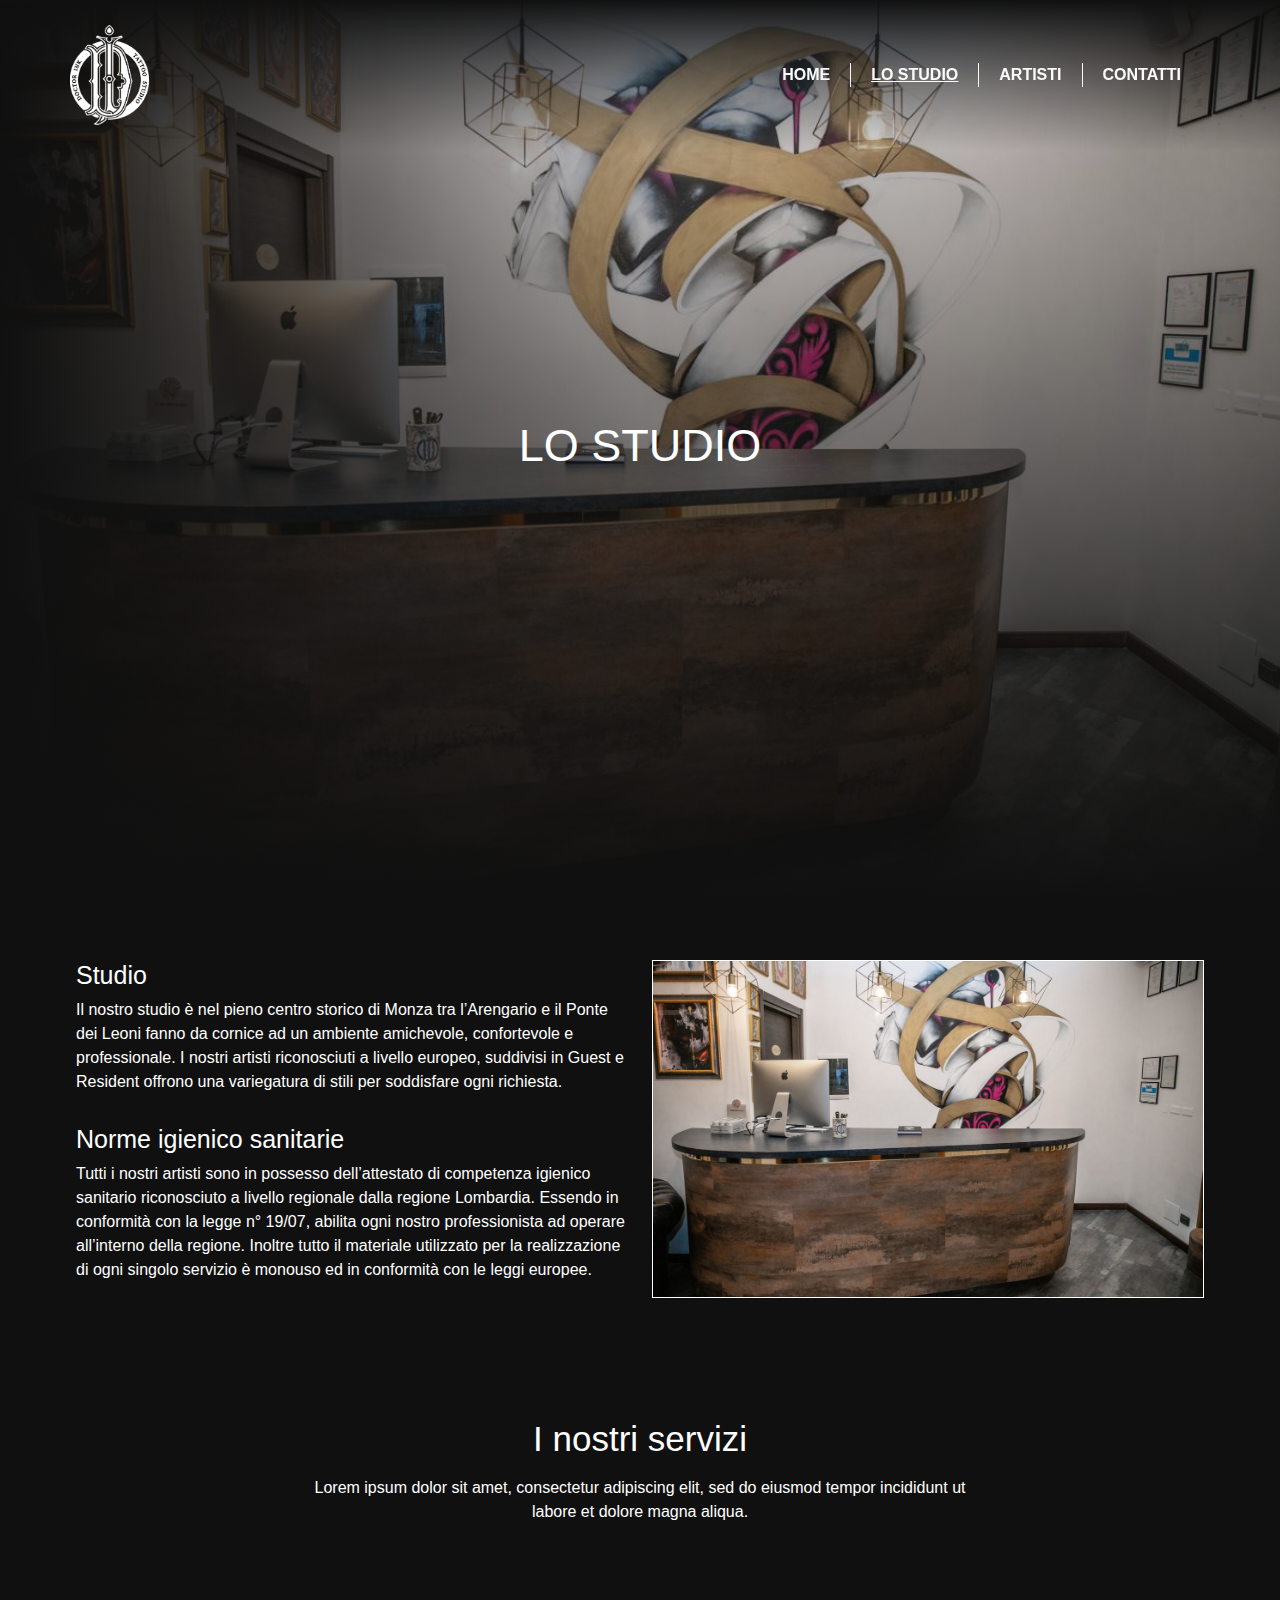
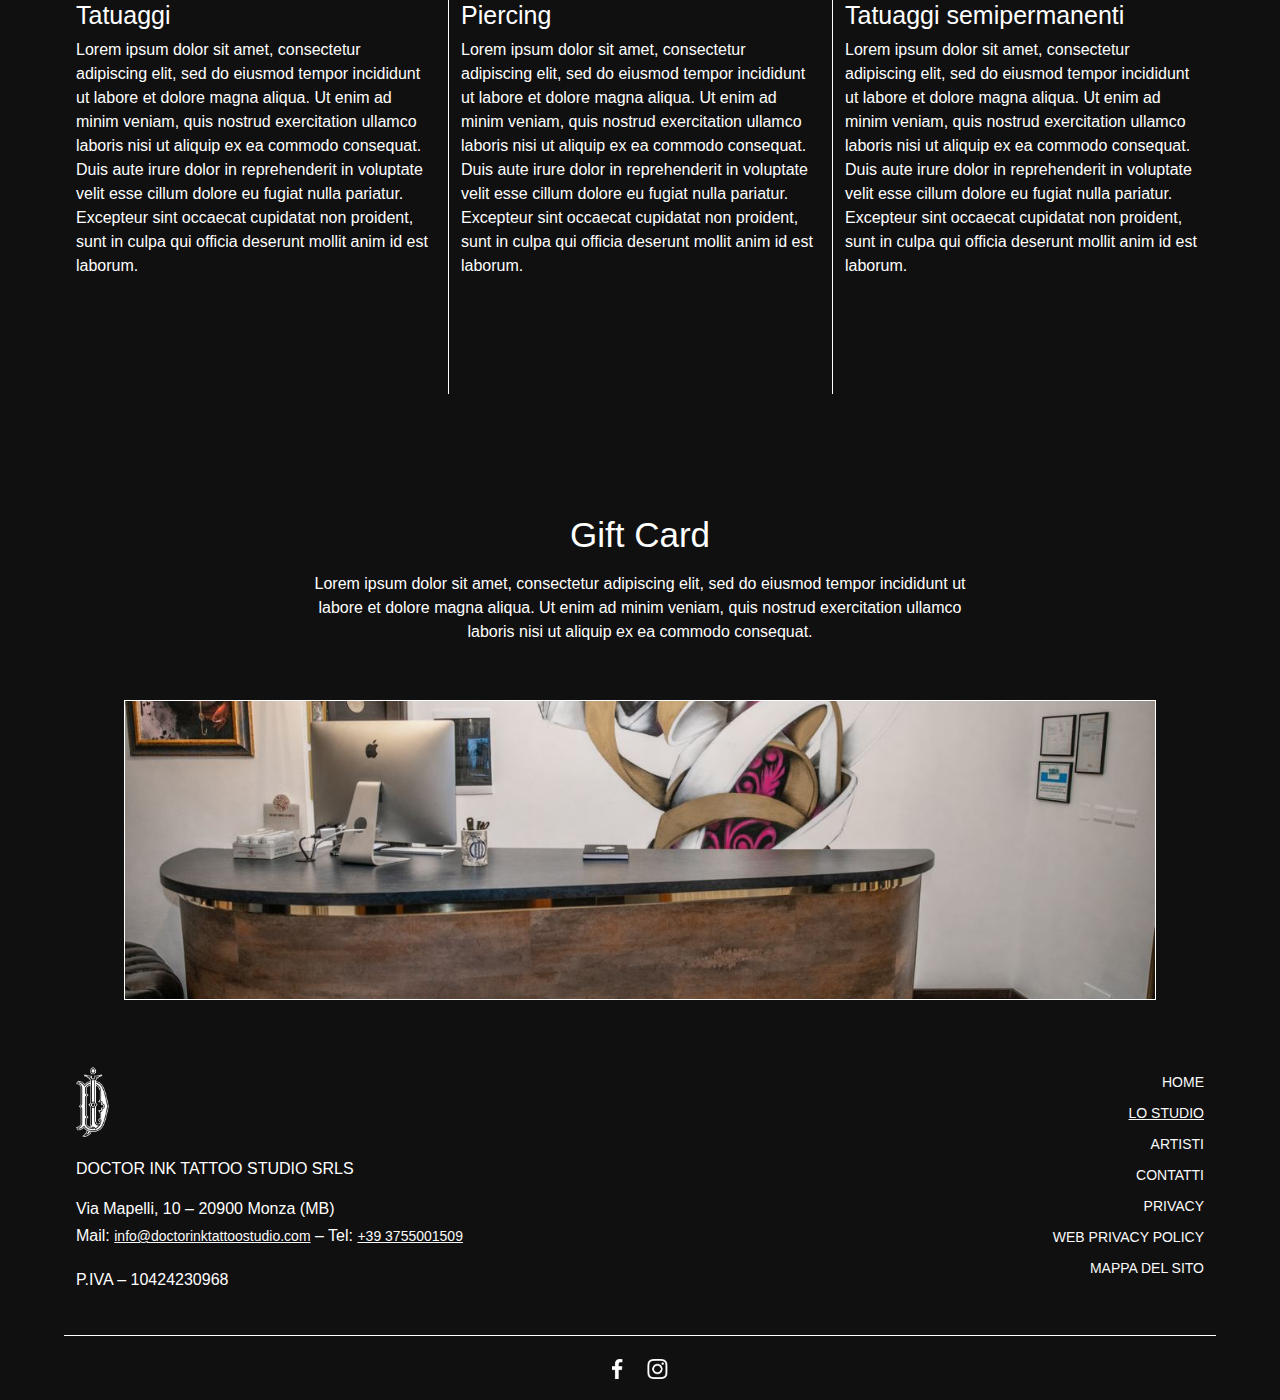
==== studio.html @ ec575528 "Add files via upload" ====
<!doctype html>
<html lang="en">
  <head>
    <!-- Required meta tags -->
    <meta charset="utf-8">
    <meta name="viewport" content="width=device-width, initial-scale=1">

    <!-- Bootstrap CSS -->
    <link href="./css/styles.min.css" rel="stylesheet">
    <link href="./lib/css/bootstrap.min.css" rel="stylesheet">

    <title>Lo studio - Doctor Ink</title>
    <meta name="robots" content="index, follow" />
    <meta name="googlebot" content="index, follow, max-snippet:-1, max-image-preview:large, max-video-preview:-1" />
    <meta name="bingbot" content="index, follow, max-snippet:-1, max-image-preview:large, max-video-preview:-1" />
    <link rel="canonical" href="https://www.doctorinktattoostudio.com/lo-studio/" />
    <meta property="og:locale" content="it_IT" />
    <meta property="og:type" content="article" />
    <meta property="og:title" content="Lo studio - Doctor Ink" />
    <meta property="og:url" content="https://www.doctorinktattoostudio.com/lo-studio/" />
    <meta property="og:site_name" content="Doctor Ink" />
  </head>
  <body class="studio">

    <nav class="navbar navbar-expand-lg navbar-dark fixed-top">
      <div class="container">
          <a href="/" class="navbar-brand">
              <img src="./img/DoctorInk-Logo-Bianco.png" height="28" alt="CoolBrand">
          </a>
          <button 
            type="button" 
            class="navbar-toggler collapsed" 
            data-bs-toggle="collapse" 
            data-bs-target="#navbarCollapse"
            onclick="toogleMenu()"
          >
            <span class="toggler-icon top-bar"></span>
            <span class="toggler-icon middle-bar"></span>
            <span class="toggler-icon bottom-bar"></span>
          </button>
          <div class="collapse navbar-collapse" id="navbarCollapse">
              <div class="navbar-nav ms-auto">
                  <a href="/" class="nav-item nav-link first-nav">HOME</a>
                  <a href="/studio" class="nav-item nav-link nav-active">LO STUDIO</a>
                  <a href="/artisti" class="nav-item nav-link">ARTISTI</a>
                  <a href="/contatti" class="nav-item nav-link">CONTATTI</a>
              </div>
          </div>
      </div>
    </nav>

    <div class="header-full-size">
      <div class="overlay"></div>
      <h1>LO STUDIO</h1>
    </div>

    <div class="container bg-dark">

      <div class="section text-left bg-dark">
        <div class="row">
          <div class="col-sm-6">
            <h3>
              Studio
            </h3>
            <p>
              Il nostro studio è nel pieno centro storico di Monza tra l’Arengario e il Ponte dei Leoni fanno da cornice ad un ambiente amichevole, confortevole e professionale. 
I nostri artisti riconosciuti a livello europeo, suddivisi in Guest e Resident offrono una variegatura di stili per soddisfare ogni richiesta.
            </p>
            <h3 class="mt30">
              Norme igienico sanitarie
            </h3>
            <p>
              Tutti i nostri artisti sono in possesso dell’attestato di competenza igienico sanitario riconosciuto a livello regionale dalla regione Lombardia. 
Essendo in conformità con la legge n° 19/07, abilita ogni nostro professionista ad operare all’interno della regione.
Inoltre tutto il materiale utilizzato per la realizzazione di ogni singolo servizio è monouso ed in conformità con le leggi europee.
            </p>
          </div>
          <div class="col-sm-6">
            <div 
              class="background-img"
              style="background-image: url('./img/studio.jpg');"
            >
            </div>
          </div>
        </div>
      </div>

      <div class="section bg-dark no-padding-bottom">
        <div class="row text-center">
          <h2>
            I nostri servizi
          </h2>
          <p>
            Lorem ipsum dolor sit amet, consectetur adipiscing elit, sed do eiusmod tempor incididunt ut labore et dolore magna aliqua.
          </p>
        </div>
      </div>

      <div class="section text-left bg-dark">
        <div class="row">
          <div class="col-sm-4">
            <h3>
              Tatuaggi
            </h3>
            <p>
              Lorem ipsum dolor sit amet, consectetur adipiscing elit, sed do eiusmod tempor incididunt ut labore et dolore magna aliqua. 
Ut enim ad minim veniam, quis nostrud exercitation ullamco laboris nisi ut aliquip ex ea commodo consequat. 
Duis aute irure dolor in reprehenderit in voluptate velit esse cillum dolore eu fugiat nulla pariatur. Excepteur sint occaecat cupidatat non proident, sunt in culpa qui officia deserunt mollit anim id est laborum.
            </p>
          </div>
          <div class="col-sm-4 border-left">
            <h3>
              Piercing
            </h3>
            <p>
              Lorem ipsum dolor sit amet, consectetur adipiscing elit, sed do eiusmod tempor incididunt ut labore et dolore magna aliqua. 
Ut enim ad minim veniam, quis nostrud exercitation ullamco laboris nisi ut aliquip ex ea commodo consequat. 
Duis aute irure dolor in reprehenderit in voluptate velit esse cillum dolore eu fugiat nulla pariatur. Excepteur sint occaecat cupidatat non proident, sunt in culpa qui officia deserunt mollit anim id est laborum.
            </p>
          </div>
          <div class="col-sm-4 border-left">
            <h3>
              Tatuaggi semipermanenti
            </h3>
            <p>
              Lorem ipsum dolor sit amet, consectetur adipiscing elit, sed do eiusmod tempor incididunt ut labore et dolore magna aliqua. 
Ut enim ad minim veniam, quis nostrud exercitation ullamco laboris nisi ut aliquip ex ea commodo consequat. 
Duis aute irure dolor in reprehenderit in voluptate velit esse cillum dolore eu fugiat nulla pariatur. Excepteur sint occaecat cupidatat non proident, sunt in culpa qui officia deserunt mollit anim id est laborum.
            </p>
          </div>
        </div>
      </div>

      <div class="mb40 hide-lg">
        <div 
          class="background-img"
          style="background-image: url('./img/gift-card.jpg');"
        >
        </div>
      </div>

      <div class="section bg-dark">
        <div class="row text-center">
          <h2>
            Gift Card
          </h2>
          <p>
            Lorem ipsum dolor sit amet, consectetur adipiscing elit, sed do eiusmod tempor incididunt ut labore et dolore magna aliqua. 
Ut enim ad minim veniam, quis nostrud exercitation ullamco laboris nisi ut aliquip ex ea commodo consequat. 
          </p>
        </div>
      </div>

      <div class="padding mb40 hide-sm">
        <div 
          class="background-img"
          style="background-image: url('./img/gift-card.jpg');"
        >
        </div>
      </div>

      <div class="footer bg-dark">
        <div class="row">
          <div class="col-sm-6 text-left">
            <img src="./img/DoctorInk-Logo-footer.png" alt="logo">
            <p class="mt20">
              DOCTOR INK TATTOO STUDIO SRLS
            </p>
            <p>
              Via Mapelli, 10 – 20900 Monza (MB) <br />
              Mail: <a href="mailto:info@doctorinktattoostudio.com" class="active">info@doctorinktattoostudio.com</a> <span class="hide-sm">–</span> <br class="hide-lg"/>
              Tel: <a href="tel:+393755001509" class="active">+39 3755001509</a>
            </p>
            <p>
              P.IVA – 10424230968
            </p>
          </div>
          <div class="col-sm-6 text-right hide-sm">
            <a href="/">HOME</a> <br />
            <a href="/studio" class="active">LO STUDIO</a> <br />
            <a href="/artisti">ARTISTI</a> <br />
            <a href="/contatti">CONTATTI</a> <br />
            <a href="/privacy">PRIVACY</a> <br />
            <a href="/policy">WEB PRIVACY POLICY</a> <br />
            <a href="/mappa-sito">MAPPA DEL SITO</a>
          </div>
          <div class="divider hide-lg"></div>
          <div class="col-6 hide-lg no-padding">
            <a href="/">HOME</a> <br />
            <a href="/studio" class="active">LO STUDIO</a> <br />
            <a href="/artisti">ARTISTI</a> <br />
            <a href="/contatti">CONTATTI</a> <br />
          </div>
          <div class="col-6 text-right hide-lg no-padding">
            <a href="/privacy">PRIVACY</a> <br />
            <a href="/policy">WEB PRIVACY POLICY</a> <br />
            <a href="/mappa-sito">MAPPA DEL SITO</a>
          </div>
        </div>
      </div>

      <div class="sub-footer bg-dark">
        <img 
          src="./img/facebook.png" 
          alt="facebook" 
          class="pointer"
          onclick="goTo('https://www.facebook.com/doctorinktattoostudio.monza')"
        >
        <img 
          src="./img/instagram.png" 
          alt="instagram" 
          class="pointer"
          onclick="goTo('https://www.instagram.com/doctorinktattoostudio/?hl=it')"
        >
      </div>

    </div>
    
    <script src="./js/index.min.js"></script>
    <script src="./lib/js/bootstrap.bundle.min.js"></script>
  </body>
</html>
---- css/styles.min.css ----
.artists .header-full-size{background-image:url(../img/artisti.jpg)}.artists .artists-list .col-sm-3{margin-bottom:40px;height:fit-content}@media (max-width:576px){.artists .section.img-section .sub-section{padding:27px 10px 10px 10px}.artists .section.img-section .sub-section .button-container{text-align:left!important;margin:37px 0 0 0!important}.artists .section-contact{padding:40px 10px 60px}.artists .artists-list{margin-bottom:30px}.artists .artists-list .col-sm-3{border-top:1px solid #fff;margin:0;padding:30px 10px;text-align:left!important}.artists .artists-list .artist-social{right:0;padding:0;position:absolute;opacity:1;margin-top:-30px}.artists .artists-list .background-img{display:none}}
.contacts .section.text-left{padding:240px 0 100px 0}.contacts p img{height:20px;margin-right:12px}.contacts iframe{max-width:100%;min-width:100%}@media (max-width:576px){.contacts iframe{margin-top:40px;height:250px}}
.home-scroll{position:absolute;bottom:50px;color:#fff}.home-scroll p{margin-top:6px}
.privacy .section{padding:240px 0 100px!important}.privacy .section h1{margin-bottom:26px}@media (max-width:576px){.privacy .section{padding:146px 10px 40px!important}.privacy .section h1{margin-bottom:35px}}
.studio .header-full-size{background-image:url(../img/studio.jpg)}.studio .section{padding:60px 20% 40px 20%;border:none}@media (max-width:992px){.studio .section{padding:12px 10px 60px}}@media (max-width:576px){.studio .section{padding:12px 0 60px;text-align:center}.studio .section .col-sm-6{padding:0}.studio .section .col-sm-6 p{padding:0 10px 40px;border-bottom:1px solid #fff}.studio .section .col-sm-6 .background-img{margin-top:-18px}}.studio .section.text-left{padding:60px 0}@media (max-width:576px){.studio .section.text-left{padding:40px 0 20px 0}.studio .section.text-left .col-sm-4{padding:0}.studio .section.text-left .col-sm-4 p{padding:0 10px 40px;border-bottom:1px solid #fff}}.studio .border-left{border-left:1px solid #fff}@media (max-width:576px){.studio .border-left{border:none}}.studio .col-sm-4{padding-bottom:100px}@media (max-width:576px){.studio .col-sm-4{padding-bottom:20px}}@media (max-width:576px){.studio .background-img{margin-top:-37px;border:none;border-top:1px solid #fff;border-bottom:1px solid #fff;min-height:150px}.studio .footer{border-top:1px solid #fff}}
@import url(https://fonts.googleapis.com/css2?family=Barlow:ital,wght@0,100;0,200;0,300;0,400;0,500;0,600;0,700;0,800;0,900;1,100;1,200;1,300;1,400;1,500;1,600;1,700;1,800;1,900&display=swap);.text-center{text-align:center}.text-left{text-align:left}.text-right{text-align:right}.no-margin{margin:0!important}.no-padding{padding:0!important}.no-padding-bottom{padding-bottom:0!important}.no-border{border:none!important}.border-bottom{border-bottom:1px solid #fff}.padding{padding:0 60px}@media (max-width:992px){.padding{padding:0 10px}}.mt10{margin-top:10px}.mt20{margin-top:20px}.mt24{margin-top:24px}.mt30{margin-top:30px}.mb0{margin-bottom:0!important}.mb40{margin-bottom:40px}.bold{font-weight:700}@media (min-width:992px){.hide-lg{display:none}}@media (max-width:992px){.hide-sm{display:none}}.section,.section-contact{padding:100px 20%;color:#fff;border-bottom:1px solid #fff}.section h2,.section-contact h2{margin-bottom:16px}@media (max-width:992px){.section-contact{padding:60px 10px 100px}.section-contact button{width:100%}}@media (max-width:992px){.section{padding:12px 10px 60px}}.section.img-section{padding:0}.section.img-section .sub-section{padding:48px 20px}.section.img-section .image-sub-section{position:relative}.section.img-section .overlay.left-image{background-image:linear-gradient(to right,rgba(16,16,16,0),#101010)}.section.img-section .overlay.right-image{background-image:linear-gradient(to left,rgba(16,16,16,0),#101010)}.section.img-section .button-container img{height:20px}.section.img-section .text-left .button-container img{margin-right:20px}.section.img-section .text-right .button-container img{margin-left:20px}@media (max-width:992px){.section.img-section div{text-align:left!important}.section.img-section .row{background-image:linear-gradient(to top,rgba(16,16,16,0),#101010)}.section.img-section .button-container{text-align:center!important;margin:78px 0 0 0}}.header-full-size{position:relative;height:100vh;width:100%;background-color:#101010;display:flex;justify-content:center;align-items:center;text-align:center;background-image:url(../img/header.jpg);background-position:center;background-repeat:no-repeat;background-size:cover}.header-full-size h1{color:#fff;z-index:1}.overlay{position:absolute;width:100%;height:100%;top:0;left:0;right:0;bottom:0;background-image:linear-gradient(rgba(16,16,16,0),#101010),linear-gradient(to left,rgba(16,16,16,0),rgba(16,16,16,0),#101010)}.footer{padding:27px 12px;border-bottom:1px solid #fff}.footer .text-left{padding-left:0!important}.footer .text-right{padding-right:0!important}.footer img{height:70px}.footer p{font-size:14px;color:#fff}.footer a:active,.footer a:hover,.footer a:link,.footer a:visited{line-height:31px;font-size:14px!important;text-decoration:none}.footer a.active{text-decoration:underline}.sub-footer{text-align:center;padding:20px 0}.sub-footer img{height:20px;margin:0 10px}@media (max-width:992px){.sub-footer{padding:20px 0 47px 0}}.pointer{cursor:pointer}.divider{border-bottom:1px solid #333;margin:20px 0;width:100vw}.background-img{border:1px solid #fff;width:100%;height:100%;min-height:300px;background-image:url(../img/header.jpg);background-position:center;background-repeat:no-repeat;background-size:cover}.artist-social{text-align:center;padding:10px 0;opacity:.5}.artist-social img{height:20px;margin:0 10px}.underline{text-decoration:underline}.home-scroll{position:absolute;bottom:50px;color:#fff}.home-scroll p{margin-top:6px}.studio .header-full-size{background-image:url(../img/studio.jpg)}.studio .section{padding:60px 20% 40px 20%;border:none}@media (max-width:992px){.studio .section{padding:12px 10px 60px}}@media (max-width:576px){.studio .section{padding:12px 0 60px;text-align:center}.studio .section .col-sm-6{padding:0}.studio .section .col-sm-6 p{padding:0 10px 40px;border-bottom:1px solid #fff}.studio .section .col-sm-6 .background-img{margin-top:-18px}}.studio .section.text-left{padding:60px 0}@media (max-width:576px){.studio .section.text-left{padding:40px 0 20px 0}.studio .section.text-left .col-sm-4{padding:0}.studio .section.text-left .col-sm-4 p{padding:0 10px 40px;border-bottom:1px solid #fff}}.studio .border-left{border-left:1px solid #fff}@media (max-width:576px){.studio .border-left{border:none}}.studio .col-sm-4{padding-bottom:100px}@media (max-width:576px){.studio .col-sm-4{padding-bottom:20px}}@media (max-width:576px){.studio .background-img{margin-top:-37px;border:none;border-top:1px solid #fff;border-bottom:1px solid #fff;min-height:150px}.studio .footer{border-top:1px solid #fff}}.privacy .section{padding:240px 0 100px!important}.privacy .section h1{margin-bottom:26px}@media (max-width:576px){.privacy .section{padding:146px 10px 40px!important}.privacy .section h1{margin-bottom:35px}}body{font-family:Barlow,sans-serif!important;background-color:#101010!important}body .bg-dark{background-color:#101010!important}h1{font-size:45px!important;font-weight:700}@media (max-width:992px){h1{font-size:20px!important}}h2{font-size:35px!important;font-weight:700}@media (max-width:992px){h2{font-size:20px!important}}h3{font-size:25px!important;font-weight:500}@media (max-width:992px){h3{font-size:20px!important}}h4{font-size:20px!important;font-weight:700;color:#fff}p{font-size:16px!important;font-weight:lighter}@media (max-width:992px){p{font-size:14px!important}}.row{margin-left:0!important;margin-right:0!important}.navbar{background-image:linear-gradient(to top,rgba(16,16,16,0),#101010);background-color:transparent;animation-duration:3s;animation-timing-function:ease-in;padding:0 10px!important}.navbar .navbar-toggler{margin-right:-10px}.nav-item{font-size:16px!important;font-weight:700}.container.bg-dark{margin:0;max-width:100%;padding:0 5%}@media (max-width:992px){.container.bg-dark{padding:0}}.navbar-brand img{height:100px}.navbar-toggler{border:0!important}.navbar-dark .navbar-nav .nav-link{padding:12px 0;border-bottom:1px solid #fafafa;color:#fafafa!important}@media (min-width:992px){.navbar-dark .navbar-nav .nav-link{border-left:1px solid #fafafa;border-bottom:none;padding:0 20px!important}}.nav-active{text-decoration:underline!important}.first-nav{border-left:none!important}.navbar-toggler-icon:focus,.navbar-toggler:active,.navbar-toggler:focus{outline:0!important;box-shadow:none!important;border:0!important}.toggler-icon{width:30px;height:3px;background-color:#fafafa;display:block;transition:all .2s}.middle-bar{margin:5px auto}.navbar-toggler .top-bar{transform:rotate(45deg);transform-origin:10% 10%}.navbar-toggler .middle-bar{opacity:0;filter:alpha(opacity=0)}.navbar-toggler .bottom-bar{transform:rotate(-45deg);transform-origin:10% 90%}.navbar-toggler.collapsed{text-align:right}.navbar-toggler.collapsed .top-bar{width:30px;transform:rotate(0)}.navbar-toggler.collapsed .middle-bar{width:20px;margin:5px 10px 0 10px;opacity:1;filter:alpha(opacity=100)}.navbar-toggler.collapsed .bottom-bar{width:10px;margin:5px 10px 0 20px;transform:rotate(0)}.navbar-collapse{width:100vw;margin:0 -11px;padding:40px 20px;border-bottom:1px solid #fafafa}@media (min-width:992px){.navbar-collapse{border-bottom:0;padding:20px}}.navbar>.container{background-image:none;padding:20px 0}.btn-outline-primary{color:#fafafa!important;border-color:#fafafa!important;border-radius:40px!important;padding:9px 51px!important}.btn-outline-primary:active,.btn-outline-primary:hover{color:#101010!important;background-color:#fafafa!important}.btn-outline-primary:focus{box-shadow:none!important}a:active,a:hover,a:link,a:visited{color:#fafafa!important}
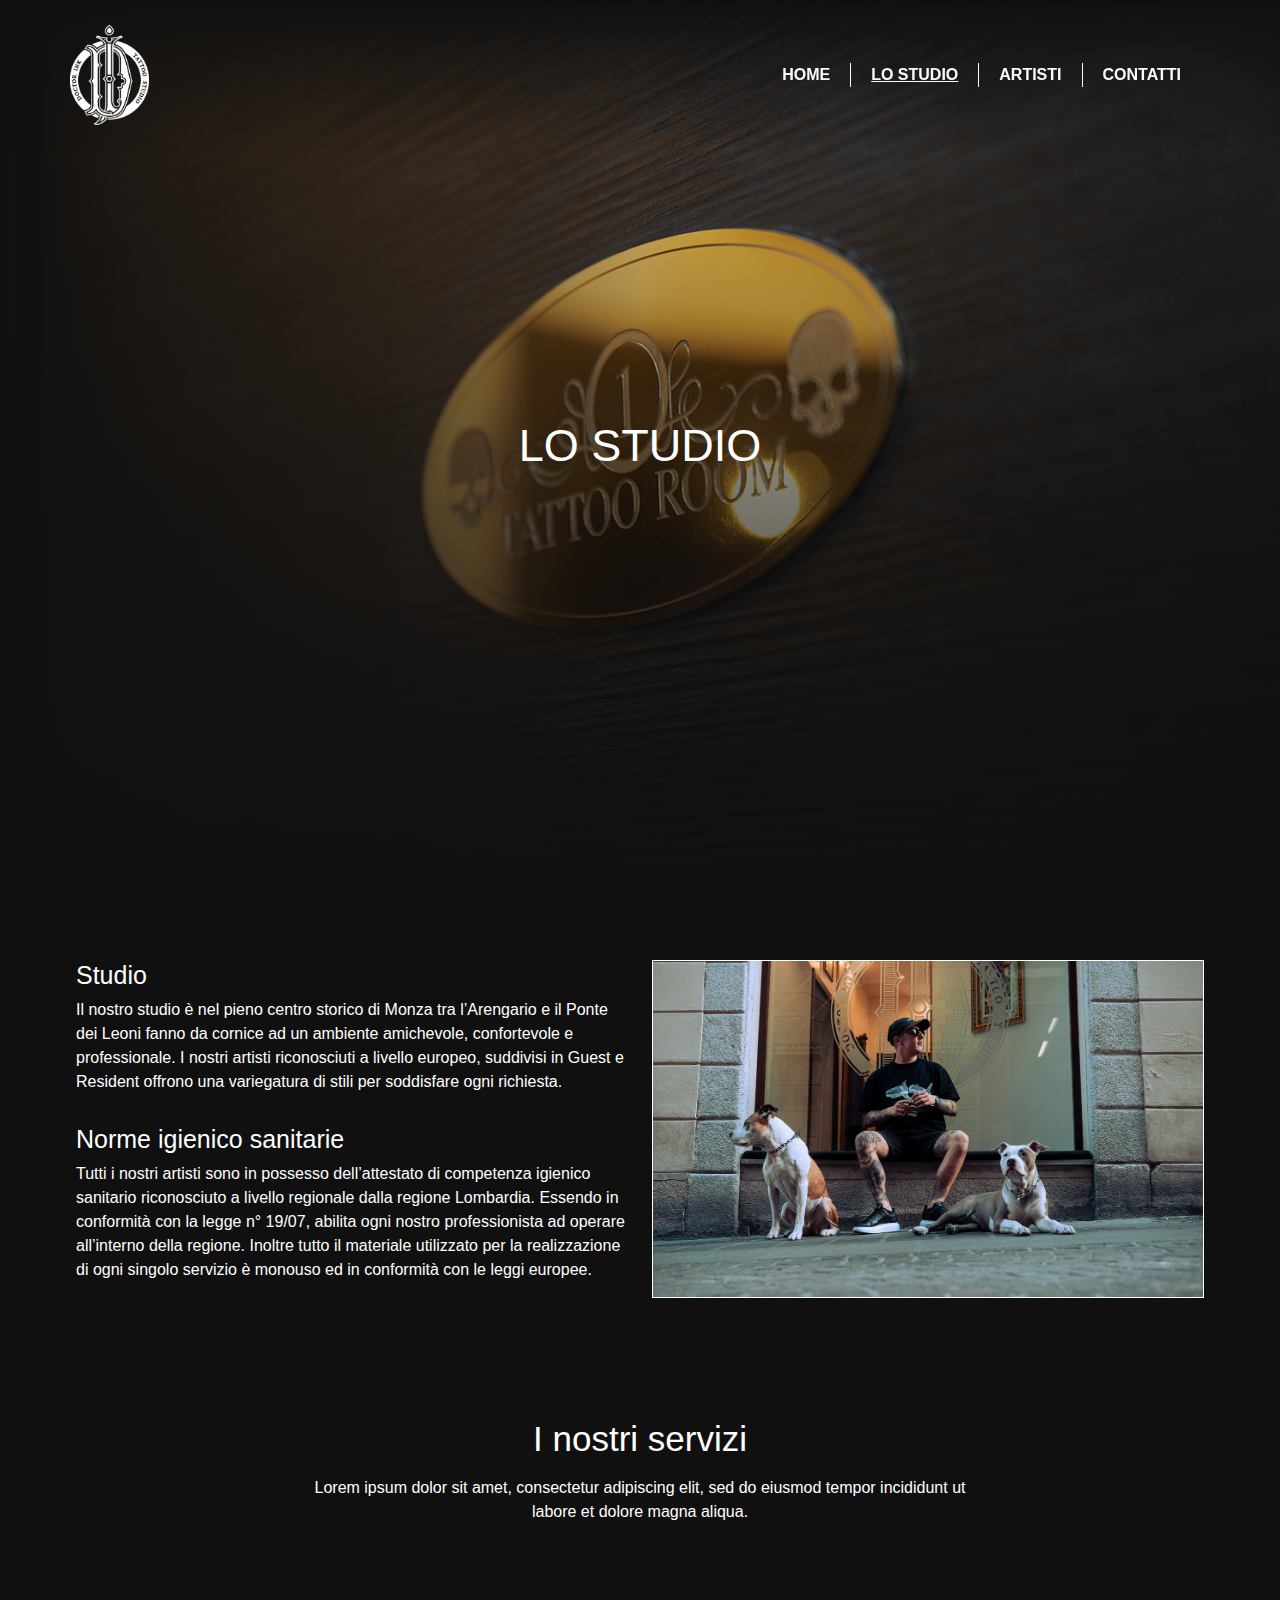
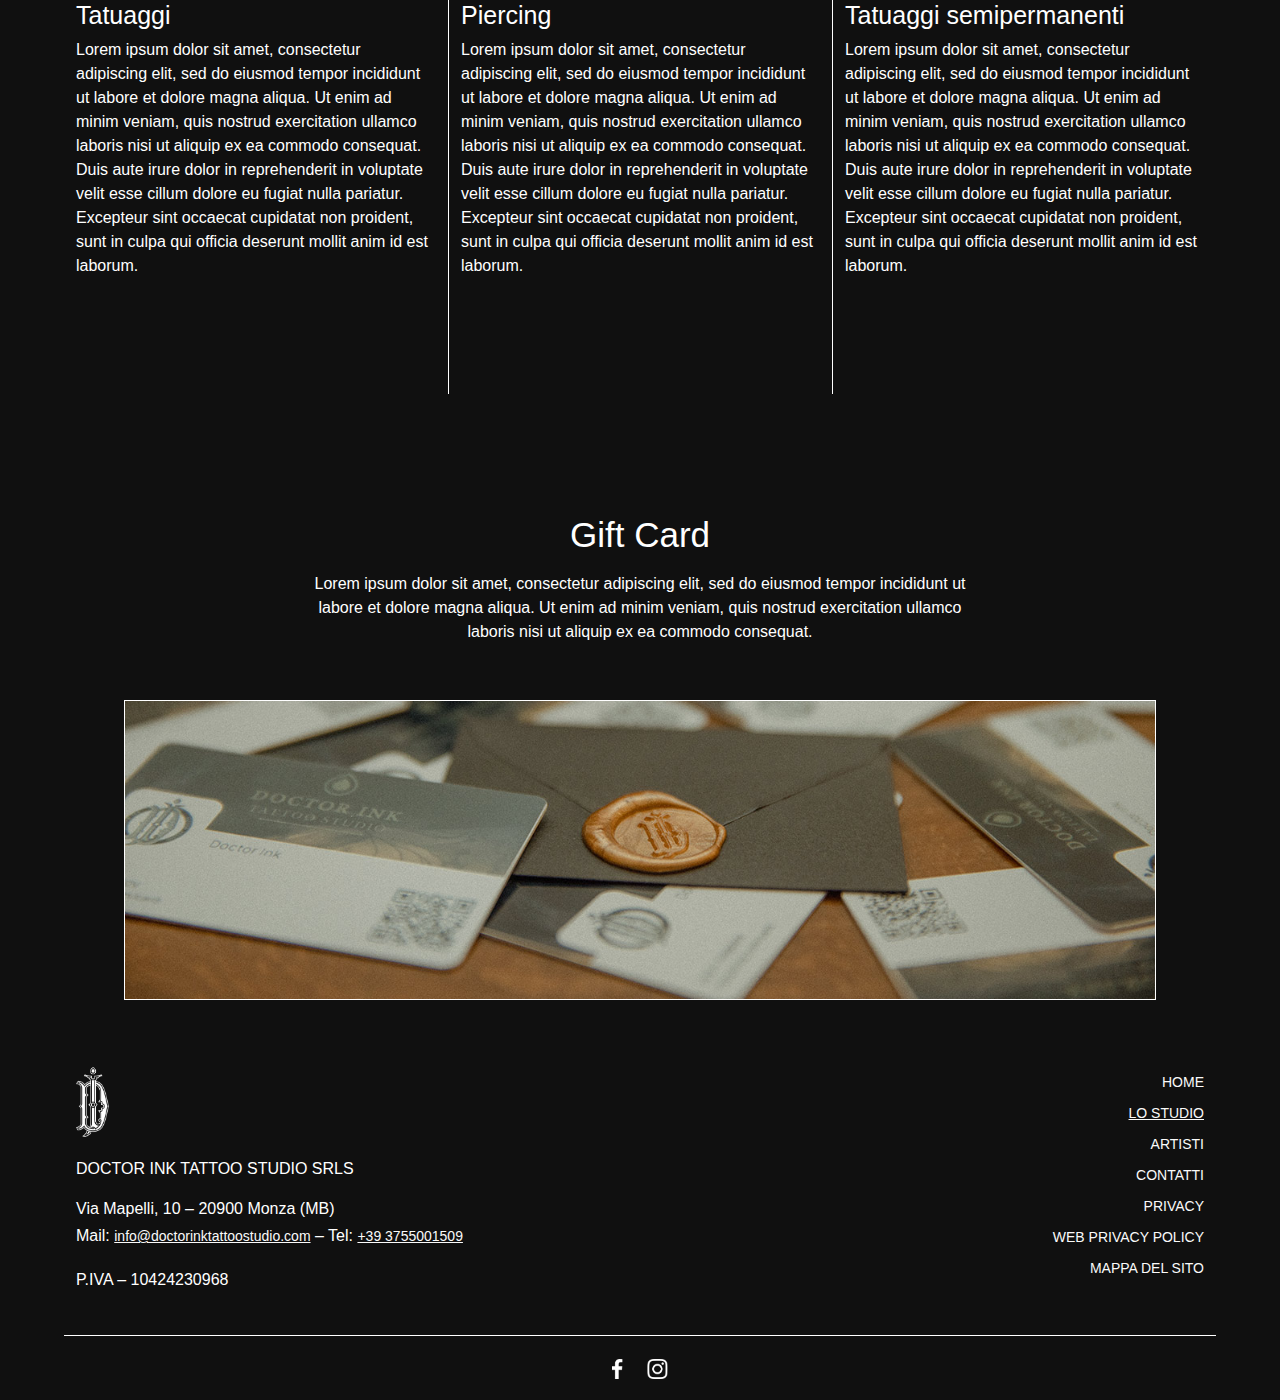
==== commit b7001018: "Update studio.html" ====
--- a/studio.html
+++ b/studio.html
@@ -79,7 +79,7 @@
           <div class="col-sm-6">
             <div 
               class="background-img"
-              style="background-image: url('./img/studio.jpg');"
+              style="background-image: url('./img/Studio/Studio_img.jpg');"
             >
             </div>
           </div>
@@ -134,8 +134,8 @@
 
       <div class="mb40 hide-lg">
         <div 
-          class="background-img"
-          style="background-image: url('./img/gift-card.jpg');"
+          class="background-img giftcard"
+          style="background-image: url('./img/Studio/GiftCard_img.jpg');"
         >
         </div>
       </div>
@@ -154,8 +154,8 @@
 
       <div class="padding mb40 hide-sm">
         <div 
-          class="background-img"
-          style="background-image: url('./img/gift-card.jpg');"
+          class="background-img giftcard"
+          style="background-image: url('./img/Studio/GiftCard_img.jpg');"
         >
         </div>
       </div>
@@ -220,4 +220,4 @@
     <script src="./js/index.min.js"></script>
     <script src="./lib/js/bootstrap.bundle.min.js"></script>
   </body>
-</html>+</html>
--- a/css/styles.min.css
+++ b/css/styles.min.css
@@ -1,6 +1,7 @@
-.artists .header-full-size{background-image:url(../img/artisti.jpg)}.artists .artists-list .col-sm-3{margin-bottom:40px;height:fit-content}@media (max-width:576px){.artists .section.img-section .sub-section{padding:27px 10px 10px 10px}.artists .section.img-section .sub-section .button-container{text-align:left!important;margin:37px 0 0 0!important}.artists .section-contact{padding:40px 10px 60px}.artists .artists-list{margin-bottom:30px}.artists .artists-list .col-sm-3{border-top:1px solid #fff;margin:0;padding:30px 10px;text-align:left!important}.artists .artists-list .artist-social{right:0;padding:0;position:absolute;opacity:1;margin-top:-30px}.artists .artists-list .background-img{display:none}}
+.artists .header-full-size{background-image:url(../img/Artisti/Artisti_Hero.jpg)}.artists .artists-list .col-sm-3{margin-bottom:40px;height:fit-content}@media (max-width:576px){.artists .section.img-section .sub-section{padding:27px 10px 10px 10px}.artists .section.img-section .sub-section .button-container{text-align:left!important;margin:37px 0 0 0!important}.artists .section-contact{padding:40px 10px 60px}.artists .artists-list{margin-bottom:30px}.artists .artists-list .col-sm-3{border-top:1px solid #fff;margin:0;padding:30px 10px;text-align:left!important}.artists .artists-list .artist-social{right:0;padding:0;position:absolute;opacity:1;margin-top:-30px}.artists .artists-list .background-img{display:none}}
 .contacts .section.text-left{padding:240px 0 100px 0}.contacts p img{height:20px;margin-right:12px}.contacts iframe{max-width:100%;min-width:100%}@media (max-width:576px){.contacts iframe{margin-top:40px;height:250px}}
 .home-scroll{position:absolute;bottom:50px;color:#fff}.home-scroll p{margin-top:6px}
 .privacy .section{padding:240px 0 100px!important}.privacy .section h1{margin-bottom:26px}@media (max-width:576px){.privacy .section{padding:146px 10px 40px!important}.privacy .section h1{margin-bottom:35px}}
-.studio .header-full-size{background-image:url(../img/studio.jpg)}.studio .section{padding:60px 20% 40px 20%;border:none}@media (max-width:992px){.studio .section{padding:12px 10px 60px}}@media (max-width:576px){.studio .section{padding:12px 0 60px;text-align:center}.studio .section .col-sm-6{padding:0}.studio .section .col-sm-6 p{padding:0 10px 40px;border-bottom:1px solid #fff}.studio .section .col-sm-6 .background-img{margin-top:-18px}}.studio .section.text-left{padding:60px 0}@media (max-width:576px){.studio .section.text-left{padding:40px 0 20px 0}.studio .section.text-left .col-sm-4{padding:0}.studio .section.text-left .col-sm-4 p{padding:0 10px 40px;border-bottom:1px solid #fff}}.studio .border-left{border-left:1px solid #fff}@media (max-width:576px){.studio .border-left{border:none}}.studio .col-sm-4{padding-bottom:100px}@media (max-width:576px){.studio .col-sm-4{padding-bottom:20px}}@media (max-width:576px){.studio .background-img{margin-top:-37px;border:none;border-top:1px solid #fff;border-bottom:1px solid #fff;min-height:150px}.studio .footer{border-top:1px solid #fff}}
-@import url(https://fonts.googleapis.com/css2?family=Barlow:ital,wght@0,100;0,200;0,300;0,400;0,500;0,600;0,700;0,800;0,900;1,100;1,200;1,300;1,400;1,500;1,600;1,700;1,800;1,900&display=swap);.text-center{text-align:center}.text-left{text-align:left}.text-right{text-align:right}.no-margin{margin:0!important}.no-padding{padding:0!important}.no-padding-bottom{padding-bottom:0!important}.no-border{border:none!important}.border-bottom{border-bottom:1px solid #fff}.padding{padding:0 60px}@media (max-width:992px){.padding{padding:0 10px}}.mt10{margin-top:10px}.mt20{margin-top:20px}.mt24{margin-top:24px}.mt30{margin-top:30px}.mb0{margin-bottom:0!important}.mb40{margin-bottom:40px}.bold{font-weight:700}@media (min-width:992px){.hide-lg{display:none}}@media (max-width:992px){.hide-sm{display:none}}.section,.section-contact{padding:100px 20%;color:#fff;border-bottom:1px solid #fff}.section h2,.section-contact h2{margin-bottom:16px}@media (max-width:992px){.section-contact{padding:60px 10px 100px}.section-contact button{width:100%}}@media (max-width:992px){.section{padding:12px 10px 60px}}.section.img-section{padding:0}.section.img-section .sub-section{padding:48px 20px}.section.img-section .image-sub-section{position:relative}.section.img-section .overlay.left-image{background-image:linear-gradient(to right,rgba(16,16,16,0),#101010)}.section.img-section .overlay.right-image{background-image:linear-gradient(to left,rgba(16,16,16,0),#101010)}.section.img-section .button-container img{height:20px}.section.img-section .text-left .button-container img{margin-right:20px}.section.img-section .text-right .button-container img{margin-left:20px}@media (max-width:992px){.section.img-section div{text-align:left!important}.section.img-section .row{background-image:linear-gradient(to top,rgba(16,16,16,0),#101010)}.section.img-section .button-container{text-align:center!important;margin:78px 0 0 0}}.header-full-size{position:relative;height:100vh;width:100%;background-color:#101010;display:flex;justify-content:center;align-items:center;text-align:center;background-image:url(../img/header.jpg);background-position:center;background-repeat:no-repeat;background-size:cover}.header-full-size h1{color:#fff;z-index:1}.overlay{position:absolute;width:100%;height:100%;top:0;left:0;right:0;bottom:0;background-image:linear-gradient(rgba(16,16,16,0),#101010),linear-gradient(to left,rgba(16,16,16,0),rgba(16,16,16,0),#101010)}.footer{padding:27px 12px;border-bottom:1px solid #fff}.footer .text-left{padding-left:0!important}.footer .text-right{padding-right:0!important}.footer img{height:70px}.footer p{font-size:14px;color:#fff}.footer a:active,.footer a:hover,.footer a:link,.footer a:visited{line-height:31px;font-size:14px!important;text-decoration:none}.footer a.active{text-decoration:underline}.sub-footer{text-align:center;padding:20px 0}.sub-footer img{height:20px;margin:0 10px}@media (max-width:992px){.sub-footer{padding:20px 0 47px 0}}.pointer{cursor:pointer}.divider{border-bottom:1px solid #333;margin:20px 0;width:100vw}.background-img{border:1px solid #fff;width:100%;height:100%;min-height:300px;background-image:url(../img/header.jpg);background-position:center;background-repeat:no-repeat;background-size:cover}.artist-social{text-align:center;padding:10px 0;opacity:.5}.artist-social img{height:20px;margin:0 10px}.underline{text-decoration:underline}.home-scroll{position:absolute;bottom:50px;color:#fff}.home-scroll p{margin-top:6px}.studio .header-full-size{background-image:url(../img/studio.jpg)}.studio .section{padding:60px 20% 40px 20%;border:none}@media (max-width:992px){.studio .section{padding:12px 10px 60px}}@media (max-width:576px){.studio .section{padding:12px 0 60px;text-align:center}.studio .section .col-sm-6{padding:0}.studio .section .col-sm-6 p{padding:0 10px 40px;border-bottom:1px solid #fff}.studio .section .col-sm-6 .background-img{margin-top:-18px}}.studio .section.text-left{padding:60px 0}@media (max-width:576px){.studio .section.text-left{padding:40px 0 20px 0}.studio .section.text-left .col-sm-4{padding:0}.studio .section.text-left .col-sm-4 p{padding:0 10px 40px;border-bottom:1px solid #fff}}.studio .border-left{border-left:1px solid #fff}@media (max-width:576px){.studio .border-left{border:none}}.studio .col-sm-4{padding-bottom:100px}@media (max-width:576px){.studio .col-sm-4{padding-bottom:20px}}@media (max-width:576px){.studio .background-img{margin-top:-37px;border:none;border-top:1px solid #fff;border-bottom:1px solid #fff;min-height:150px}.studio .footer{border-top:1px solid #fff}}.privacy .section{padding:240px 0 100px!important}.privacy .section h1{margin-bottom:26px}@media (max-width:576px){.privacy .section{padding:146px 10px 40px!important}.privacy .section h1{margin-bottom:35px}}body{font-family:Barlow,sans-serif!important;background-color:#101010!important}body .bg-dark{background-color:#101010!important}h1{font-size:45px!important;font-weight:700}@media (max-width:992px){h1{font-size:20px!important}}h2{font-size:35px!important;font-weight:700}@media (max-width:992px){h2{font-size:20px!important}}h3{font-size:25px!important;font-weight:500}@media (max-width:992px){h3{font-size:20px!important}}h4{font-size:20px!important;font-weight:700;color:#fff}p{font-size:16px!important;font-weight:lighter}@media (max-width:992px){p{font-size:14px!important}}.row{margin-left:0!important;margin-right:0!important}.navbar{background-image:linear-gradient(to top,rgba(16,16,16,0),#101010);background-color:transparent;animation-duration:3s;animation-timing-function:ease-in;padding:0 10px!important}.navbar .navbar-toggler{margin-right:-10px}.nav-item{font-size:16px!important;font-weight:700}.container.bg-dark{margin:0;max-width:100%;padding:0 5%}@media (max-width:992px){.container.bg-dark{padding:0}}.navbar-brand img{height:100px}.navbar-toggler{border:0!important}.navbar-dark .navbar-nav .nav-link{padding:12px 0;border-bottom:1px solid #fafafa;color:#fafafa!important}@media (min-width:992px){.navbar-dark .navbar-nav .nav-link{border-left:1px solid #fafafa;border-bottom:none;padding:0 20px!important}}.nav-active{text-decoration:underline!important}.first-nav{border-left:none!important}.navbar-toggler-icon:focus,.navbar-toggler:active,.navbar-toggler:focus{outline:0!important;box-shadow:none!important;border:0!important}.toggler-icon{width:30px;height:3px;background-color:#fafafa;display:block;transition:all .2s}.middle-bar{margin:5px auto}.navbar-toggler .top-bar{transform:rotate(45deg);transform-origin:10% 10%}.navbar-toggler .middle-bar{opacity:0;filter:alpha(opacity=0)}.navbar-toggler .bottom-bar{transform:rotate(-45deg);transform-origin:10% 90%}.navbar-toggler.collapsed{text-align:right}.navbar-toggler.collapsed .top-bar{width:30px;transform:rotate(0)}.navbar-toggler.collapsed .middle-bar{width:20px;margin:5px 10px 0 10px;opacity:1;filter:alpha(opacity=100)}.navbar-toggler.collapsed .bottom-bar{width:10px;margin:5px 10px 0 20px;transform:rotate(0)}.navbar-collapse{width:100vw;margin:0 -11px;padding:40px 20px;border-bottom:1px solid #fafafa}@media (min-width:992px){.navbar-collapse{border-bottom:0;padding:20px}}.navbar>.container{background-image:none;padding:20px 0}.btn-outline-primary{color:#fafafa!important;border-color:#fafafa!important;border-radius:40px!important;padding:9px 51px!important}.btn-outline-primary:active,.btn-outline-primary:hover{color:#101010!important;background-color:#fafafa!important}.btn-outline-primary:focus{box-shadow:none!important}a:active,a:hover,a:link,a:visited{color:#fafafa!important}+.studio .header-full-size{background-image:url(../img/Studio/Studio_Hero.jpg)}.studio .section{padding:60px 20% 40px 20%;border:none}@media (max-width:992px){.studio .section{padding:12px 10px 60px}}@media (max-width:576px){.studio .section{padding:12px 0 60px;text-align:center}.studio .section .col-sm-6{padding:0}.studio .section .col-sm-6 p{padding:0 10px 40px;border-bottom:1px solid #fff}.studio .section .col-sm-6 .background-img{margin-top:-18px}}.studio .section.text-left{padding:60px 0}@media (max-width:576px){.studio .section.text-left{padding:40px 0 20px 0}.studio .section.text-left .col-sm-4{padding:0}.studio .section.text-left .col-sm-4 p{padding:0 10px 40px;border-bottom:1px solid #fff}}.studio .border-left{border-left:1px solid #fff}@media (max-width:576px){.studio .border-left{border:none}}.studio .col-sm-4{padding-bottom:100px}@media (max-width:576px){.studio .col-sm-4{padding-bottom:20px}}@media (max-width:576px){.studio .background-img{margin-top:-37px;border:none;border-top:1px solid #fff;border-bottom:1px solid #fff;min-height:150px}.studio .footer{border-top:1px solid #fff}}
+@import url(https://fonts.googleapis.com/css2?family=Barlow:ital,wght@0,100;0,200;0,300;0,400;0,500;0,600;0,700;0,800;0,900;1,100;1,200;1,300;1,400;1,500;1,600;1,700;1,800;1,900&display=swap);.text-center{text-align:center}.text-left{text-align:left}.text-right{text-align:right}.no-margin{margin:0!important}.no-padding{padding:0!important}.no-padding-bottom{padding-bottom:0!important}.no-border{border:none!important}.border-bottom{border-bottom:1px solid #fff}.padding{padding:0 60px}@media (max-width:992px){.padding{padding:0 10px}}.mt10{margin-top:10px}.mt20{margin-top:20px}.mt24{margin-top:24px}.mt30{margin-top:30px}.mb0{margin-bottom:0!important}.mb40{margin-bottom:40px}.bold{font-weight:700}@media (min-width:992px){.hide-lg{display:none}}@media (max-width:992px){.hide-sm{display:none}}.section,.section-contact{padding:100px 20%;color:#fff;border-bottom:1px solid #fff}.section h2,.section-contact h2{margin-bottom:16px}@media (max-width:992px){.section-contact{padding:60px 10px 100px}.section-contact button{width:100%}}@media (max-width:992px){.section{padding:12px 10px 60px}}.section.img-section{padding:0;background-position:top;background-size:cover;background-repeat:no-repeat}.section.img-section .sub-section{padding:48px 20px}.section.img-section .image-sub-section{position:relative;background-position:top;background-size:cover;background-repeat:no-repeat}.section.img-section .overlay.left-image{background-image:linear-gradient(to right,rgba(16,16,16,0),#101010)}.section.img-section .overlay.right-image{background-image:linear-gradient(to left,rgba(16,16,16,0),#101010)}.section.img-section .button-container img{height:20px}.section.img-section .text-left .button-container img{margin-right:20px}.section.img-section .text-right .button-container img{margin-left:20px}@media (max-width:992px){.section.img-section div{text-align:left!important}.section.img-section .row{background-image:linear-gradient(to top,rgba(16,16,16,0),#101010)}.section.img-section .button-container{text-align:center!important;margin:78px 0 0 0}}.header-full-size{position:relative;height:100vh;width:100%;background-color:#101010;display:flex;justify-content:center;align-items:center;text-align:center;background-image:url(../img/Home/Home_Hero.jpg);background-position:center;background-repeat:no-repeat;background-size:cover}.header-full-size h1{color:#fff;z-index:1}.overlay{position:absolute;width:100%;height:100%;top:0;left:0;right:0;bottom:0;background-image:linear-gradient(rgba(16,16,16,0),#101010),linear-gradient(to left,rgba(16,16,16,0),rgba(16,16,16,0),#101010)}.footer{padding:27px 12px;border-bottom:1px solid #fff}.footer .text-left{padding-left:0!important}.footer .text-right{padding-right:0!important}.footer img{height:70px}.footer p{font-size:14px;color:#fff}.footer a:active,.footer a:hover,.footer a:link,.footer a:visited{line-height:31px;font-size:14px!important;text-decoration:none}.footer a.active{text-decoration:underline}.sub-footer{text-align:center;padding:20px 0}.sub-footer img{height:20px;margin:0 10px}@media (max-width:992px){.sub-footer{padding:20px 0 47px 0}}.pointer{cursor:pointer}.divider{border-bottom:1px solid #333;margin:20px 0;width:100vw}.background-img{border:1px solid #fff;width:100%;height:100%;min-height:300px;background-image:url(../img/header.jpg);background-position:center;background-repeat:no-repeat;background-size:cover}.background-img.giftcard{background-position:bottom}.background-img.studio{background-position:top}.artist-social{text-align:center;padding:10px 0;opacity:.5}.artist-social img{height:20px;margin:0 10px}.underline{text-decoration:underline}.home-scroll{position:absolute;bottom:50px;color:#fff}.home-scroll p{margin-top:6px}.studio .header-full-size{background-image:url(../img/Studio/Studio_Hero.jpg)}.studio .section{padding:60px 20% 40px 20%;border:none}@media (max-width:992px){.studio .section{padding:12px 10px 60px}}@media (max-width:576px){.studio .section{padding:12px 0 60px;text-align:center}.studio .section .col-sm-6{padding:0}.studio .section .col-sm-6 p{padding:0 10px 40px;border-bottom:1px solid #fff}.studio .section .col-sm-6 .background-img{margin-top:-18px}}.studio .section.text-left{padding:60px 0}@media (max-width:576px){.studio .section.text-left{padding:40px 0 20px 0}.studio .section.text-left .col-sm-4{padding:0}.studio .section.text-left .col-sm-4 p{padding:0 10px 40px;border-bottom:1px solid #fff}}.studio .border-left{border-left:1px solid #fff}@media (max-width:576px){.studio .border-left{border:none}}.studio .col-sm-4{padding-bottom:100px}@media (max-width:576px){.studio .col-sm-4{padding-bottom:20px}}@media (max-width:576px){.studio .background-img{margin-top:-37px;border:none;border-top:1px solid #fff;border-bottom:1px solid #fff;min-height:150px}.studio .footer{border-top:1px solid #fff}}.privacy .section{padding:240px 0 100px!important}.privacy .section h1{margin-bottom:26px}@media (max-width:576px){.privacy .section{padding:146px 10px 40px!important}.privacy .section h1{margin-bottom:35px}}body{font-family:Barlow,sans-serif!important;background-color:#101010!important}body .bg-dark{background-color:#101010!important}h1{font-size:45px!important;font-weight:700}@media (max-width:992px){h1{font-size:20px!important}}h2{font-size:35px!important;font-weight:700}@media (max-width:992px){h2{font-size:20px!important}}h3{font-size:25px!important;font-weight:500}@media (max-width:992px){h3{font-size:20px!important}}h4{font-size:20px!important;font-weight:700;color:#fff}p{font-size:16px!important;font-weight:lighter}@media (max-width:992px){p{font-size:14px!important}}.row{margin-left:0!important;margin-right:0!important}.navbar{background-image:linear-gradient(to top,rgba(16,16,16,0),#101010);background-color:transparent;animation-duration:3s;animation-timing-function:ease-in;padding:0 10px!important}.navbar .navbar-toggler{margin-right:-10px}.nav-item{font-size:16px!important;font-weight:700}.container.bg-dark{margin:0;max-width:100%;padding:0 5%}@media (max-width:992px){.container.bg-dark{padding:0}}.navbar-brand img{height:100px}.navbar-toggler{border:0!important}.navbar-dark .navbar-nav .nav-link{padding:12px 0;border-bottom:1px solid #fafafa;color:#fafafa!important}@media (min-width:992px){.navbar-dark .navbar-nav .nav-link{border-left:1px solid #fafafa;border-bottom:none;padding:0 20px!important}}.nav-active{text-decoration:underline!important}.first-nav{border-left:none!important}.navbar-toggler-icon:focus,.navbar-toggler:active,.navbar-toggler:focus{outline:0!important;box-shadow:none!important;border:0!important}.toggler-icon{width:30px;height:3px;background-color:#fafafa;display:block;transition:all .2s}.middle-bar{margin:5px auto}.navbar-toggler .top-bar{transform:rotate(45deg);transform-origin:10% 10%}.navbar-toggler .middle-bar{opacity:0;filter:alpha(opacity=0)}.navbar-toggler .bottom-bar{transform:rotate(-45deg);transform-origin:10% 90%}.navbar-toggler.collapsed{text-align:right}.navbar-toggler.collapsed .top-bar{width:30px;transform:rotate(0)}.navbar-toggler.collapsed .middle-bar{width:20px;margin:5px 10px 0 10px;opacity:1;filter:alpha(opacity=100)}.navbar-toggler.collapsed .bottom-bar{width:10px;margin:5px 10px 0 20px;transform:rotate(0)}.navbar-collapse{width:100vw;margin:0 -11px;padding:40px 20px;border-bottom:1px solid #fafafa}@media (min-width:992px){.navbar-collapse{border-bottom:0;padding:20px}}.navbar>.container{background-image:none;padding:20px 0}.btn-outline-primary{color:#fafafa!important;border-color:#fafafa!important;border-radius:40px!important;padding:9px 51px!important}.btn-outline-primary:active,.btn-outline-primary:hover{color:#101010!important;background-color:#fafafa!important}.btn-outline-primary:focus{box-shadow:none!important}a:active,a:hover,a:link,a:visited{color:#fafafa!important}
+.text-center{text-align:center}.text-left{text-align:left}.text-right{text-align:right}.no-margin{margin:0!important}.no-padding{padding:0!important}.no-padding-bottom{padding-bottom:0!important}.no-border{border:none!important}.border-bottom{border-bottom:1px solid #fff}.padding{padding:0 60px}@media (max-width:992px){.padding{padding:0 10px}}.mt10{margin-top:10px}.mt20{margin-top:20px}.mt24{margin-top:24px}.mt30{margin-top:30px}.mb0{margin-bottom:0!important}.mb40{margin-bottom:40px}.bold{font-weight:700}@media (min-width:992px){.hide-lg{display:none}}@media (max-width:992px){.hide-sm{display:none}}.section,.section-contact{padding:100px 20%;color:#fff;border-bottom:1px solid #fff}.section h2,.section-contact h2{margin-bottom:16px}@media (max-width:992px){.section-contact{padding:60px 10px 100px}.section-contact button{width:100%}}@media (max-width:992px){.section{padding:12px 10px 60px}}.section.img-section{padding:0;background-position:top;background-size:cover;background-repeat:no-repeat}.section.img-section .sub-section{padding:48px 20px}.section.img-section .image-sub-section{position:relative;background-position:top;background-size:cover;background-repeat:no-repeat}.section.img-section .overlay.left-image{background-image:linear-gradient(to right,rgba(16,16,16,0),#101010)}.section.img-section .overlay.right-image{background-image:linear-gradient(to left,rgba(16,16,16,0),#101010)}.section.img-section .button-container img{height:20px}.section.img-section .text-left .button-container img{margin-right:20px}.section.img-section .text-right .button-container img{margin-left:20px}@media (max-width:992px){.section.img-section div{text-align:left!important}.section.img-section .row{background-image:linear-gradient(to top,rgba(16,16,16,0),#101010)}.section.img-section .button-container{text-align:center!important;margin:78px 0 0 0}}.header-full-size{position:relative;height:100vh;width:100%;background-color:#101010;display:flex;justify-content:center;align-items:center;text-align:center;background-image:url(../img/Home/Home_Hero.jpg);background-position:center;background-repeat:no-repeat;background-size:cover}.header-full-size h1{color:#fff;z-index:1}.overlay{position:absolute;width:100%;height:100%;top:0;left:0;right:0;bottom:0;background-image:linear-gradient(rgba(16,16,16,0),#101010),linear-gradient(to left,rgba(16,16,16,0),rgba(16,16,16,0),#101010)}.footer{padding:27px 12px;border-bottom:1px solid #fff}.footer .text-left{padding-left:0!important}.footer .text-right{padding-right:0!important}.footer img{height:70px}.footer p{font-size:14px;color:#fff}.footer a:active,.footer a:hover,.footer a:link,.footer a:visited{line-height:31px;font-size:14px!important;text-decoration:none}.footer a.active{text-decoration:underline}.sub-footer{text-align:center;padding:20px 0}.sub-footer img{height:20px;margin:0 10px}@media (max-width:992px){.sub-footer{padding:20px 0 47px 0}}.pointer{cursor:pointer}.divider{border-bottom:1px solid #333;margin:20px 0;width:100vw}.background-img{border:1px solid #fff;width:100%;height:100%;min-height:300px;background-image:url(../img/header.jpg);background-position:center;background-repeat:no-repeat;background-size:cover}.background-img.giftcard{background-position:bottom}.background-img.studio{background-position:top}.artist-social{text-align:center;padding:10px 0;opacity:.5}.artist-social img{height:20px;margin:0 10px}.underline{text-decoration:underline}
